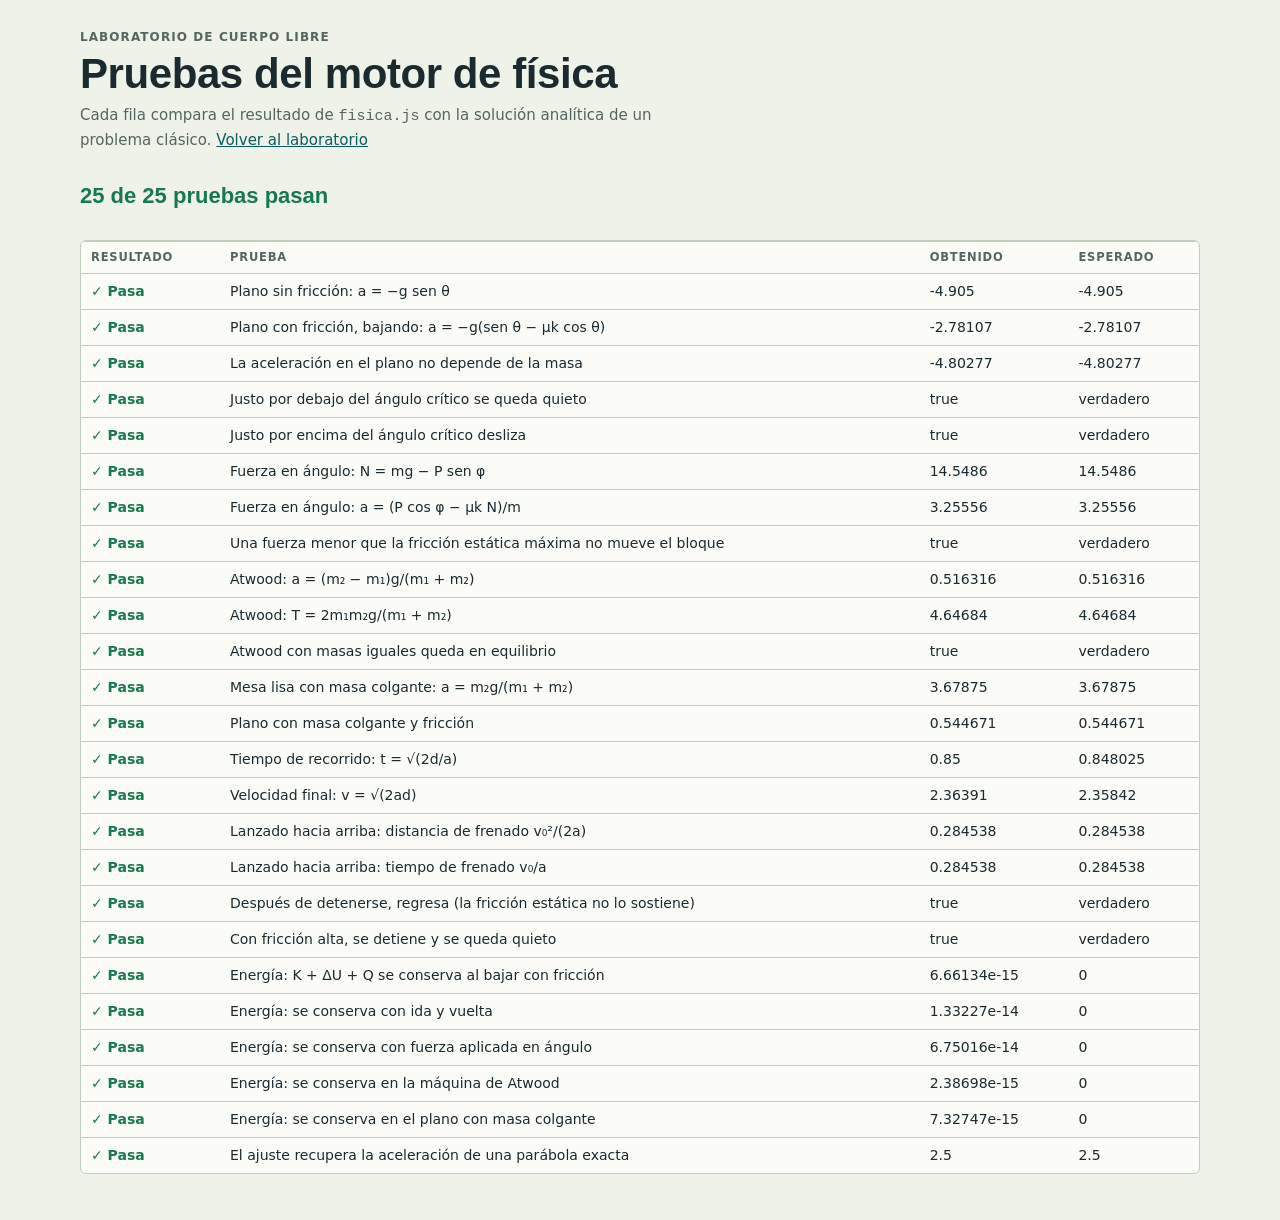
==== tests/pruebas.html @ 6a3ea058 "cambios v1.0" ====
<!DOCTYPE html>
<html lang="es">
<head>
  <meta charset="utf-8">
  <meta name="viewport" content="width=device-width, initial-scale=1">
  <title>Pruebas del motor de física</title>
  <link rel="stylesheet" href="../css/styles.css">
  <style>
    table { border-collapse: collapse; width: 100%; font-variant-numeric: tabular-nums; }
    th, td { text-align: left; padding: 7px 10px; border-top: 1px solid var(--line); font-size: 14px; }
    th { font-size: 11.5px; letter-spacing: .07em; text-transform: uppercase; color: var(--muted); }
    tr.ok td:first-child, #resumen.ok { color: var(--f-p); font-weight: 600; }
    tr.falla td:first-child, #resumen.falla { color: var(--f-w); font-weight: 600; }
    #resumen { font-family: var(--display); font-size: 22px; margin: 0; }
    .scroll { overflow-x: auto; }
  </style>
</head>
<body>
<div class="wrap">
  <header>
    <p class="eyebrow">Laboratorio de Cuerpo Libre</p>
    <h1>Pruebas del motor de física</h1>
    <p class="lede">Cada fila compara el resultado de <code>fisica.js</code> con la solución analítica de un problema clásico. <a href="../index.html" style="color:var(--accent)">Volver al laboratorio</a></p>
  </header>
  <p id="resumen"></p>
  <div class="panel scroll">
    <table>
      <thead><tr><th>Resultado</th><th>Prueba</th><th>Obtenido</th><th>Esperado</th></tr></thead>
      <tbody id="tabla"></tbody>
    </table>
  </div>
</div>
<script src="../js/config.js"></script>
<script src="../js/fisica.js"></script>
<script src="../js/energia.js"></script>
<script src="../js/experimento.js"></script>
<script src="pruebas.js"></script>
</body>
</html>
---- css/styles.css ----
/* ==========================================================
   Laboratorio de Cuerpo Libre — estilos
   1. Tokens de color y tipografía (tema claro y oscuro)
   2. Estructura general de la página
   3. Controles y escena
   4. Elementos SVG (escena, diagramas, gráficas)
   5. Solución, gráficas y contraste experimental
   ========================================================== */
body{margin:0}
[hidden]{display:none!important}
/* Layout: hoja de ingeniería cuadriculada (claro) / pizarra (oscuro). Controles a la izquierda, escena a la derecha, luego DCL, solución, gráficas y contraste experimental. */
:root{
  --paper:#eef2e8; --panel:#fbfcf8; --grid:#dbe4d5; --solid:#d9e2d2; --line:#c2cebd;
  --ink:#1b2a2f; --muted:#56655f; --accent:#0d5c63; --on-accent:#ffffff; --warn:#8a4b00; --warn-bg:#fbefd6;
  --f-w:#c0392b; --f-n:#1f5fa8; --f-f:#9a5c00; --f-t:#6a3fb0; --f-p:#17794e;
  --display:"Bricolage Grotesque","Trebuchet MS",sans-serif;
  --body:"Instrument Sans","Segoe UI",system-ui,sans-serif;
  --math:"STIX Two Text","Cambria Math","Times New Roman",serif;
}
@media (prefers-color-scheme: dark){ :root:not([data-theme="light"]){
  --paper:#141e1b; --panel:#1b2925; --grid:#26362f; --solid:#2b3d36; --line:#385046;
  --ink:#e8efe6; --muted:#a0b3aa; --accent:#7fd1c7; --on-accent:#10201c; --warn:#f3c77a; --warn-bg:#3a2e14;
  --f-w:#ff8f80; --f-n:#86bcff; --f-f:#f0b860; --f-t:#c6a8ff; --f-p:#7ddba6; color-scheme:dark } }
:root[data-theme="dark"]{
  --paper:#141e1b; --panel:#1b2925; --grid:#26362f; --solid:#2b3d36; --line:#385046;
  --ink:#e8efe6; --muted:#a0b3aa; --accent:#7fd1c7; --on-accent:#10201c; --warn:#f3c77a; --warn-bg:#3a2e14;
  --f-w:#ff8f80; --f-n:#86bcff; --f-f:#f0b860; --f-t:#c6a8ff; --f-p:#7ddba6; color-scheme:dark }

body{background:var(--paper);color:var(--ink);font-family:var(--body);font-size:15px;line-height:1.5}
.wrap{max-width:1120px;margin:0 auto;padding-inline:16px;padding-block:28px 48px;display:flex;flex-direction:column;gap:28px}
h1{font-family:var(--display);font-weight:700;font-size:clamp(28px,5vw,42px);line-height:1.05;margin:0;text-wrap:balance;letter-spacing:-.01em}
h2{font-family:var(--display);font-weight:700;font-size:21px;margin:0;text-wrap:balance}
.lede{max-width:62ch;color:var(--muted);margin:8px 0 0}
.eyebrow{font-size:12px;letter-spacing:.09em;text-transform:uppercase;color:var(--muted);font-weight:600;margin:0 0 6px}
section{display:flex;flex-direction:column;gap:14px}
.note{color:var(--muted);font-size:13.5px;max-width:70ch;margin:0}

.tabs{display:flex;flex-wrap:wrap;gap:8px}
.tabs button,.btn{font:inherit;font-weight:600;font-size:14px;padding:8px 14px;border-radius:999px;border:1.5px solid var(--line);background:var(--panel);color:var(--ink);cursor:pointer}
.tabs button[aria-pressed="true"],.btn.primary{background:var(--accent);border-color:var(--accent);color:var(--on-accent)}
button:focus-visible,input:focus-visible,select:focus-visible,textarea:focus-visible{outline:2.5px solid var(--accent);outline-offset:2px}
.btn.small{padding:4px 10px;font-size:12.5px}

.work{display:grid;grid-template-columns:300px minmax(0,1fr);gap:20px;align-items:start}
@media (max-width:820px){.work{grid-template-columns:minmax(0,1fr)}}
.panel{background:var(--panel);border:1px solid var(--line);border-radius:6px}
.controls{padding:16px;display:flex;flex-direction:column;gap:13px}
.ctl label{display:block;font-size:13px;font-weight:500}
.ctl .sym{font-family:var(--math);font-style:italic;font-size:15px}
.ctl .row{display:flex;align-items:center;gap:8px;margin-top:3px}
.ctl input[type=range]{flex:1;min-width:0;accent-color:var(--accent)}
.ctl input[type=number]{width:76px;font:inherit;font-variant-numeric:tabular-nums;padding:3px 6px;border:1px solid var(--line);border-radius:4px;background:var(--paper);color:var(--ink)}
.ctl .unit{width:30px;font-size:12.5px;color:var(--muted)}
.ctl .hint{display:flex;gap:6px;margin-top:6px;flex-wrap:wrap}

.stage{display:flex;flex-direction:column;gap:12px;min-width:0}
.paper{background-color:var(--panel);background-image:linear-gradient(var(--grid) 1px,transparent 1px),linear-gradient(90deg,var(--grid) 1px,transparent 1px);background-size:20px 20px;border:1px solid var(--line);border-radius:6px}
svg{display:block;width:100%;height:auto;max-width:100%}
.transport{display:flex;flex-wrap:wrap;align-items:center;gap:10px}
.transport input[type=range]{flex:1;min-width:120px;accent-color:var(--accent)}
.transport select{font:inherit;font-size:13px;padding:5px 6px;border:1px solid var(--line);border-radius:4px;background:var(--panel);color:var(--ink)}
.readouts{display:grid;grid-template-columns:repeat(auto-fit,minmax(118px,1fr));gap:8px;margin:0}
.readouts div{border-top:2px solid var(--ink);padding-top:5px}
.readouts dt{font-size:11.5px;letter-spacing:.07em;text-transform:uppercase;color:var(--muted)}
.readouts dd{margin:0;font-family:var(--math);font-size:19px;font-variant-numeric:tabular-nums}
.readouts dd.txt{font-family:var(--body);font-size:14px;font-weight:600}
.warn{background:var(--warn-bg);color:var(--warn);border-radius:4px;padding:8px 12px;font-size:13.5px;font-weight:500}

/* SVG */
.solid{fill:var(--solid);stroke:var(--ink);stroke-width:1.5}
.body{fill:var(--panel);stroke:var(--ink);stroke-width:2}
.str{stroke:var(--ink);stroke-width:1.6;fill:none}
.sup{stroke:var(--ink);stroke-width:3;fill:none}
.pul{fill:var(--panel);stroke:var(--ink);stroke-width:2}
.hub{fill:var(--ink)}
.ref{stroke:var(--ink);stroke-width:1;stroke-dasharray:4 3;fill:none}
.tick{stroke:var(--ink);stroke-width:1}
.tk{fill:var(--muted);font:11px var(--body);font-variant-numeric:tabular-nums}
.blbl{fill:var(--ink);font:italic 600 15px var(--math)}
.ang{fill:var(--ink);font:italic 15px var(--math)}
.ax{stroke:var(--muted);stroke-width:1;stroke-dasharray:5 4}
.axl{fill:var(--muted);font:italic 14px var(--math)}
.cmp{stroke:var(--f-w);stroke-width:1.3;stroke-dasharray:4 3;fill:none}
.cmpl{fill:var(--f-w);font:italic 12.5px var(--math)}
.F line{stroke:currentColor;stroke-width:2.6;stroke-linecap:round}.F polygon{fill:currentColor}
.fl{fill:currentColor;font:600 14px var(--math)}
.w{color:var(--f-w)}.n{color:var(--f-n)}.f{color:var(--f-f)}.t{color:var(--f-t)}.p{color:var(--f-p)}
.gl{stroke:var(--grid);stroke-width:1}.axis{stroke:var(--ink);stroke-width:1.2}
.ct{fill:var(--muted);font:11px var(--body);font-variant-numeric:tabular-nums}
.cl{fill:var(--ink);font:12px var(--body);font-weight:600}
.s1{stroke:var(--accent);stroke-width:2.2;fill:none}.s2{stroke:var(--f-w);stroke-width:1.8;fill:none;stroke-dasharray:6 4}
.dot{fill:var(--ink)}.cur{fill:var(--accent);stroke:var(--panel);stroke-width:2}

.fbds{display:grid;grid-template-columns:repeat(auto-fit,minmax(min(100%,300px),1fr));gap:16px}
.fbd{max-width:480px}.res .panel{max-width:560px}.fbd h3{font:600 14px var(--body);margin:0;padding:10px 14px 0}
.legend{display:flex;flex-wrap:wrap;gap:6px 16px;font-size:13px;color:var(--muted);margin:0;padding:0;list-style:none}
.legend i{display:inline-block;width:18px;height:3px;border-radius:2px;background:currentColor;vertical-align:middle;margin-right:6px}

.steps{list-style:none;margin:0;padding:0;display:flex;flex-direction:column;gap:0;counter-reset:st}
.steps li{counter-increment:st;display:grid;grid-template-columns:34px minmax(0,1fr);gap:4px 10px;padding:13px 0;border-top:1px solid var(--line)}
.steps li::before{content:counter(st);font:700 20px var(--display);color:var(--accent)}
.steps h3{font:600 15px var(--body);margin:0}
.steps p{grid-column:2;margin:0;max-width:72ch}
.eq{font-family:var(--math);font-size:16.5px;font-style:italic;overflow-wrap:anywhere}
.eq b{font-weight:600}

.charts{display:grid;grid-template-columns:repeat(auto-fit,minmax(min(100%,300px),1fr));gap:16px}
.exp{display:grid;grid-template-columns:minmax(0,260px) minmax(0,1fr);gap:20px;align-items:start}
@media (max-width:820px){.exp{grid-template-columns:minmax(0,1fr)}}
.exp textarea{width:100%;box-sizing:border-box;height:220px;font:13.5px/1.5 ui-monospace,Menlo,Consolas,monospace;padding:10px;border:1px solid var(--line);border-radius:6px;background:var(--panel);color:var(--ink);resize:vertical}
.tag{display:inline-block;font-size:11.5px;font-weight:600;letter-spacing:.06em;text-transform:uppercase;background:var(--warn-bg);color:var(--warn);padding:2px 8px;border-radius:999px}
.res{display:flex;flex-direction:column;gap:12px;min-width:0}
.verdict{font-weight:600;margin:0}
footer{border-top:1px solid var(--line);padding-top:14px;color:var(--muted);font-size:13px}
footer p{margin:0;max-width:80ch}

/* Balance de energía */
.energia{padding:16px;display:flex;flex-direction:column;gap:10px}
.en-row{display:grid;grid-template-columns:minmax(0,170px) minmax(0,1fr) 84px;gap:10px;align-items:center}
@media (max-width:560px){.en-row{grid-template-columns:minmax(0,1fr) 84px}.en-track{grid-column:1/-1;grid-row:2}}
.en-l{font-size:13.5px;font-weight:500}
.en-track{position:relative;height:16px;background:linear-gradient(var(--ink),var(--ink)) center/1.5px 100% no-repeat,var(--paper);border-radius:3px}
.en-bar{position:absolute;top:2px;bottom:2px;border-radius:2px;left:50%;width:0}
.en-K{background:var(--accent)}.en-U{background:var(--f-n)}.en-Q{background:var(--f-f)}.en-WP{background:var(--f-p)}
.en-v{font-family:var(--math);font-size:16px;font-variant-numeric:tabular-nums;text-align:right}
.en-bal{margin:4px 0 0;padding-top:10px;border-top:1px solid var(--line);font-size:13.5px;color:var(--muted)}
.en-bal .eq{color:var(--ink)}
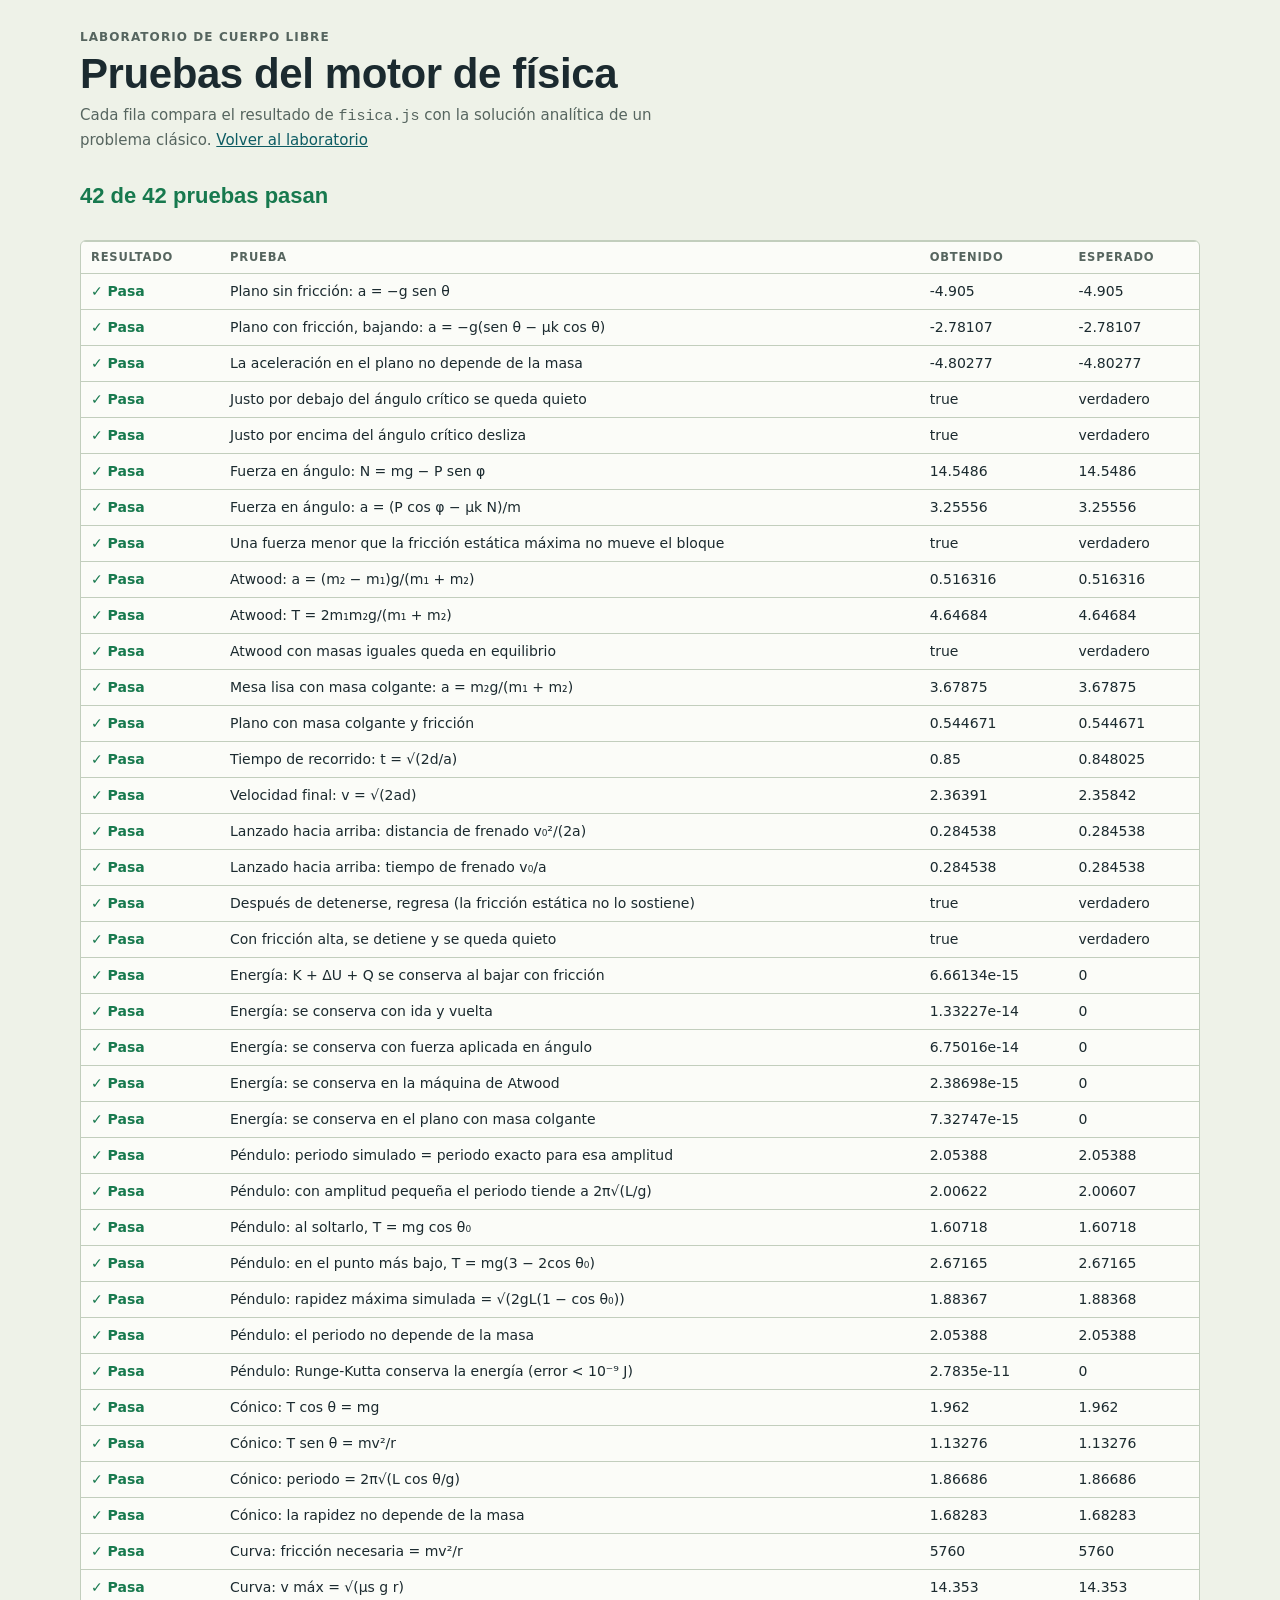
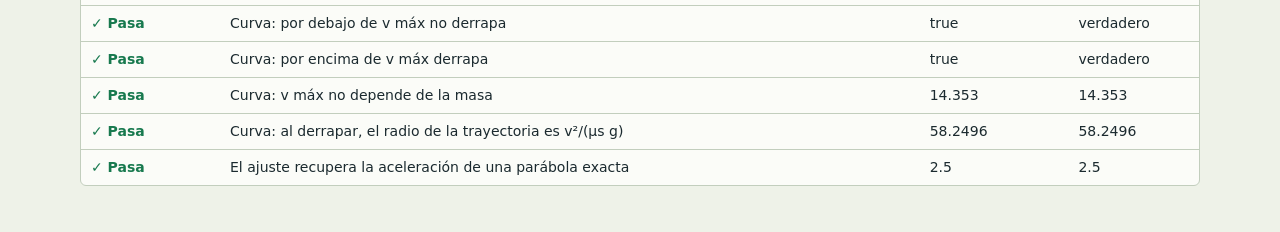
==== commit e7af1f0a: "v1.1" ====
--- a/tests/pruebas.html
+++ b/tests/pruebas.html
@@ -32,6 +32,7 @@
 </div>
 <script src="../js/config.js"></script>
 <script src="../js/fisica.js"></script>
+<script src="../js/circular.js"></script>
 <script src="../js/energia.js"></script>
 <script src="../js/experimento.js"></script>
 <script src="pruebas.js"></script>
--- a/css/styles.css
+++ b/css/styles.css
@@ -80,8 +80,8 @@
 .ang{fill:var(--ink);font:italic 15px var(--math)}
 .ax{stroke:var(--muted);stroke-width:1;stroke-dasharray:5 4}
 .axl{fill:var(--muted);font:italic 14px var(--math)}
-.cmp{stroke:var(--f-w);stroke-width:1.3;stroke-dasharray:4 3;fill:none}
-.cmpl{fill:var(--f-w);font:italic 12.5px var(--math)}
+.cmp{stroke:currentColor;stroke-width:1.3;stroke-dasharray:4 3;fill:none}
+.cmpl{fill:currentColor;font:italic 12.5px var(--math)}
 .F line{stroke:currentColor;stroke-width:2.6;stroke-linecap:round}.F polygon{fill:currentColor}
 .fl{fill:currentColor;font:600 14px var(--math)}
 .w{color:var(--f-w)}.n{color:var(--f-n)}.f{color:var(--f-f)}.t{color:var(--f-t)}.p{color:var(--f-p)}
@@ -125,3 +125,14 @@
 .en-v{font-family:var(--math);font-size:16px;font-variant-numeric:tabular-nums;text-align:right}
 .en-bal{margin:4px 0 0;padding-top:10px;border-top:1px solid var(--line);font-size:13.5px;color:var(--muted)}
 .en-bal .eq{color:var(--ink)}
+
+/* Movimiento circular y vector aceleración */
+.acc{color:var(--ink)}.F.acc line{stroke-dasharray:5 4;stroke-width:2}
+.accl{fill:var(--ink);font:italic 13.5px var(--math)}
+.vel{color:var(--muted)}
+.road{stroke:var(--solid);fill:none}
+.edge{stroke:var(--ink);stroke-width:1.5;fill:none}
+.skid{stroke:var(--f-w);stroke-width:2.2;stroke-dasharray:7 5;fill:none}
+/* Halo detrás de los rótulos para que los ejes no los crucen */
+.fl,.cmpl,.accl,.axl,.tk,.ang{paint-order:stroke;stroke:var(--panel);stroke-width:4px;stroke-linejoin:round}
+.solid~.tk{stroke:none}
